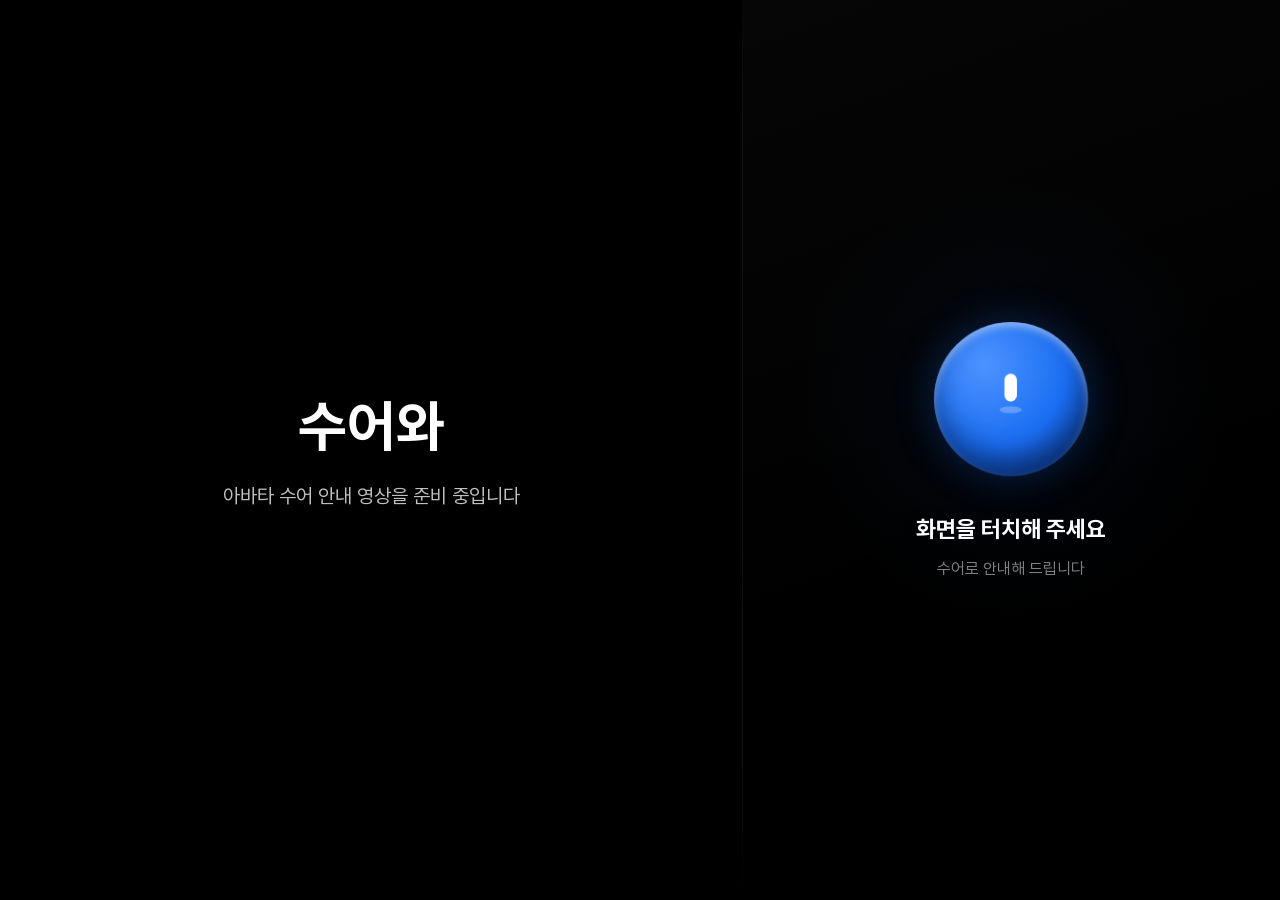
==== index.html @ 1aeb753f "Add project files: HTML pages, assets, and dev server Co-Authored-By: Claude Sonnet 4.6 <noreply@ant" ====
<!DOCTYPE html>
<html lang="ko">
<head>
<meta charset="UTF-8">
<meta name="viewport" content="width=1340, height=800, initial-scale=1, maximum-scale=1, user-scalable=no, viewport-fit=cover">
<meta name="theme-color" content="#000000">
<title>수어와 — 수어 안내 키오스크</title>
<link rel="stylesheet" href="assets/css/style.css">
</head>
<body>

<main id="stage" class="stage">

  <!-- 왼쪽 58% : 아바타 인사 수어 영상 (welcome → intro → touch 순서 반복) + 자막 -->
  <section class="video-pane" aria-hidden="true">
    <div class="intro-video-card">
      <video id="introVideoA" class="intro-video is-active" muted playsinline
             disablepictureinpicture disableremoteplayback preload="auto"></video>
      <video id="introVideoB" class="intro-video" muted playsinline
             disablepictureinpicture disableremoteplayback preload="auto"></video>

      <!-- 영상이 하나도 없을 때 보여줄 정적 대체 화면 -->
      <div id="videoFallback" class="video-fallback" hidden>
        <p class="fallback-logo">수어와</p>
        <p class="fallback-text">아바타 수어 안내 영상을 준비 중입니다</p>
      </div>
    </div>
  </section>

  <!-- 오른쪽 42% : 터치 안내 -->
  <section class="cta-pane" aria-hidden="true">
    <div class="cta-center">
      <div class="cta-button-wrap">
        <div class="cta-glow"></div>
        <div class="cta-button">
          <svg class="cta-icon" viewBox="0 0 100 100" fill="none" aria-hidden="true">
            <!-- 화면을 탭하는 손끝 (채워진 캡슐) -->
            <rect x="41" y="14" width="18" height="40" rx="9" fill="#ffffff"/>
            <!-- 손끝이 닿는 지점의 그림자 -->
            <ellipse cx="50" cy="66" rx="16" ry="5" fill="#ffffff" opacity="0.25"/>
          </svg>
        </div>
      </div>

      <div class="cta-text-group">
        <p class="cta-text">화면을 터치해 주세요</p>
        <p class="cta-subtext">수어로 안내해 드립니다</p>
      </div>
    </div>

  </section>

  <!-- 화면 전체 터치 감지 레이어 (파란 버튼은 시각적 안내일 뿐, 실제 터치 영역은 전체 화면) -->
  <div id="tapLayer" class="tap-layer"></div>

</main>

<script src="assets/js/data.js"></script>
<script src="assets/js/common.js"></script>
<script src="assets/js/app.js"></script>
</body>
</html>
---- assets/css/style.css ----
/* ==========================================================================
   수어와 — 수어 안내 키오스크 대기 화면 (attract screen)
   갤럭시탭 A9+ 가로 모드 1340x800 / Chrome 키오스크 모드 기준
   ========================================================================== */

@font-face {
  font-family: "Pretendard";
  src: url("../fonts/Pretendard-Regular.woff2") format("woff2");
  font-weight: 400;
  font-style: normal;
  font-display: swap;
}
@font-face {
  font-family: "Pretendard";
  src: url("../fonts/Pretendard-Bold.woff2") format("woff2");
  font-weight: 700;
  font-style: normal;
  font-display: swap;
}

:root {
  --color-bg: #000000;
  --color-fg: #ffffff;
  --color-blue-light: #4C93FF;
  --color-blue: #1B6EF3;
  --color-blue-deep: #082B70;

  --space-xs: 8px;
  --space-sm: 16px;
  --space-md: 24px;
  --space-lg: 40px;
  --space-xl: 64px;

  --font-cta: 23px;

  --pane-video: 58%;
  --pane-cta: 42%;
}

/* ---------- 리셋 & 키오스크 기본 동작 ---------- */

*, *::before, *::after {
  box-sizing: border-box;
}

html, body {
  width: 100%;
  height: 100%;
  margin: 0;
  padding: 0;
  background: var(--color-bg);
  color: var(--color-fg);
  overflow: hidden;
  overscroll-behavior: none;
  font-family: "Pretendard", -apple-system, "Malgun Gothic", sans-serif;
  -webkit-text-size-adjust: 100%;
}

html, body, div, section, p, span, button, svg {
  user-select: none;
  -webkit-user-select: none;
  -webkit-touch-callout: none;
}

/* 화면 전환: 0.3초 페이드. page-fade-in은 진입 시, page-fade-out은 이탈 시 */
body {
  opacity: 1;
  transition: opacity 0.3s ease;
}

body.page-fade-in,
body.page-fade-out {
  opacity: 0;
}

body {
  touch-action: none;
  -webkit-tap-highlight-color: transparent;
}

img, video {
  -webkit-user-drag: none;
}

/* ---------- 전체 레이아웃 ---------- */

.stage {
  position: relative;
  display: flex;
  width: 100vw;
  height: 100vh;
  height: 100dvh;
  background: var(--color-bg);
}

/* ---------- 왼쪽: 영상 영역 (58%) ----------
   아바타 카드를 좌측 영역 정중앙에 배치한다 (오른쪽 cta-pane과 같은 정렬 방식). */

.video-pane {
  position: relative;
  flex: 0 0 var(--pane-video);
  width: var(--pane-video);
  height: 100%;
  display: flex;
  align-items: center;
  justify-content: center;
  padding: 10px;
  background: var(--color-bg);
}

/* 잘리지 않게(contain) 하는 대신, 박스 자체를 영역이 허락하는 한 최대로
   키워서 아바타가 크게 보이게 한다. 박스 배경이 페이지와 같은 완전한 검정이라
   contain으로 생기는 여백(레터박스)이 눈에 띄지 않는다 */
.intro-video-card {
  position: relative;
  width: 100%;
  height: 100%;
  border-radius: 24px;
  overflow: hidden;
  background: #000000;
}

.intro-video {
  position: absolute;
  inset: 0;
  width: 100%;
  height: 100%;
  /* 원본 영상 프레임에 인물 주변 여백이 넓어, contain만으로는 상반신이
     작게 보인다. contain으로 왜곡 없이 전체를 담은 뒤, transform으로
     화면 중앙을 확대해 상반신이 크게 보이게 한다 (손이 잘리지 않는 선에서 조정된 값) */
  object-fit: contain;
  object-position: center center;
  transform: scale(1.65);
  transform-origin: center center;
  background: var(--color-bg);
  pointer-events: none;
  /* welcome → intro → touch 전환 시 두 영상이 겹쳐 있다가 자리를 바꾸며 크로스페이드됨 */
  opacity: 0;
  z-index: 0;
  transition: opacity 0.3s ease;
}

.intro-video.is-active {
  opacity: 1;
  z-index: 1;
}

.intro-video[hidden] {
  display: none;
}

.video-fallback {
  position: absolute;
  inset: 0;
  display: flex;
  flex-direction: column;
  align-items: center;
  justify-content: center;
  gap: var(--space-md);
  background: var(--color-bg);
}

.video-fallback[hidden] {
  display: none;
}

.fallback-logo {
  margin: 0;
  font-size: 56px;
  font-weight: 700;
  letter-spacing: 0.02em;
  color: var(--color-fg);
}

.fallback-text {
  margin: 0;
  font-size: 20px;
  font-weight: 400;
  color: rgba(255, 255, 255, 0.75);
  text-align: center;
}

.status-badge {
  position: absolute;
  top: var(--space-md);
  left: var(--space-md);
  z-index: 2;
  display: flex;
  align-items: center;
  gap: var(--space-xs);
}

.status-dot {
  width: 10px;
  height: 10px;
  border-radius: 50%;
  background: #2ecc71;
  box-shadow: 0 0 6px rgba(46, 204, 113, 0.8);
  animation: status-pulse 2.8s ease-in-out infinite;
}

/* 밝기(opacity)만 오가는 변화. 2.8초 주기, 깜빡임 아님 */
@keyframes status-pulse {
  0%, 100% { opacity: 0.55; }
  50%      { opacity: 1; }
}

.status-label {
  font-size: 15px;
  font-weight: 500;
  color: rgba(255, 255, 255, 0.85);
}

/* ---------- 오른쪽: 터치 안내 영역 (42%) ---------- */

.cta-pane {
  position: relative;
  flex: 0 0 var(--pane-cta);
  width: var(--pane-cta);
  height: 100%;
  display: flex;
  flex-direction: column;
  align-items: center;
  justify-content: center;
  background-color: var(--color-bg);
  background-image: linear-gradient(160deg, rgba(255, 255, 255, 0.022), transparent 60%);
  padding: var(--space-lg) var(--space-md);
}

/* 왼쪽 영상 영역과의 경계: 위아래 끝까지 닿지 않고 15%씩 페이드아웃되는 얇은 선 */
.cta-pane::before {
  content: "";
  position: absolute;
  top: 0;
  bottom: 0;
  left: 0;
  width: 1px;
  z-index: 5;
  pointer-events: none;
  background: linear-gradient(
    to bottom,
    transparent 0%,
    rgba(255, 255, 255, 0.06) 15%,
    rgba(255, 255, 255, 0.06) 85%,
    transparent 100%
  );
}

.cta-center {
  display: flex;
  flex-direction: column;
  align-items: center;
  /* 버튼과 문구가 하나의 덩어리로 보이도록 간격을 좁게 정리 */
  gap: 36px;
}

.cta-button-wrap {
  position: relative;
  display: flex;
  align-items: center;
  justify-content: center;
}

/* 버튼 뒤 아주 은은한 파란 글로우. 넓고 옅게 퍼져 공이 화면에 박힌 게 아니라
   떠 있는 느낌을 주도록 함 */
.cta-glow {
  position: absolute;
  top: 50%;
  left: 50%;
  width: 448px;
  height: 448px;
  transform: translate(-50%, -50%);
  border-radius: 50%;
  background: radial-gradient(circle, rgba(27, 110, 243, 0.22) 0%, rgba(27, 110, 243, 0.08) 45%, rgba(27, 110, 243, 0) 70%);
  opacity: 0.25;
  z-index: 0;
  pointer-events: none;
  animation: cta-glow-breathe 6s ease-in-out infinite;
}

@keyframes cta-glow-breathe {
  0%, 100% { opacity: 0.175; }
  50%      { opacity: 0.275; }
}

.cta-button {
  position: relative;
  z-index: 1;
  width: clamp(98px, 17.5vh, 154px);
  height: clamp(98px, 17.5vh, 154px);
  border-radius: 50%;
  display: flex;
  align-items: center;
  justify-content: center;
  background: radial-gradient(circle at 33% 28%, var(--color-blue-light) 0%, var(--color-blue) 55%, var(--color-blue-deep) 100%);
  box-shadow:
    inset 0 -18px 26px rgba(3, 12, 40, 0.45),
    inset 0 4px 8px rgba(255, 255, 255, 0.5),
    0 0 36px 6px rgba(27, 110, 243, 0.22);
  will-change: transform;
  animation: cta-pulse 2.8s ease-in-out infinite;
}

/* 버튼의 유일한 움직임: 5% 이내 확대, 2.8초 주기의 부드러운 펄스.
   영상(왼쪽)이 시각적 주인공이 되도록 이 펄스 하나만 남기고
   테두리 링 핑 등 추가 애니메이션은 넣지 않는다 */
@keyframes cta-pulse {
  0%, 100% { transform: scale(1); }
  50%      { transform: scale(1.05); }
}

.cta-icon {
  width: 45%;
  height: 45%;
  display: block;
  overflow: visible;
}

.cta-text-group {
  display: flex;
  flex-direction: column;
  align-items: center;
  /* 主문구 ↔ 보조문구: 같은 덩어리이므로 가깝게 붙임 */
  gap: 12px;
}

.cta-text {
  margin: 0;
  font-size: var(--font-cta);
  font-weight: 600;
  line-height: 1.5;
  text-align: center;
  color: var(--color-fg);
}

.cta-subtext {
  margin: 0;
  font-size: 16px;
  font-weight: 400;
  color: rgba(255, 255, 255, 0.5);
  text-align: center;
}

/* ---------- 텍스트 공통 그림자 (네온/글로우 금지, 은은한 그림자만) ---------- */

.cta-text,
.cta-subtext,
.status-label,
.fallback-logo,
.fallback-text {
  text-shadow: 0 2px 14px rgba(0, 0, 0, 0.85);
}

/* ---------- 화면 전체 터치 레이어 & 피드백 ---------- */

.tap-layer {
  position: fixed;
  inset: 0;
  z-index: 50;
  touch-action: none;
}

/* 버튼이 있는 화면(menu.html, content.html)에서는 터치 파장만 보여주고
   클릭은 그대로 아래 버튼으로 전달되게 한다 */
.tap-layer--passive {
  pointer-events: none;
}

/* 터치 지점에서 크게 퍼지며 사라지는 파란 원 (0.55초, 1회성) */
.ripple {
  position: absolute;
  width: 24px;
  height: 24px;
  margin: -12px 0 0 -12px;
  border-radius: 50%;
  background: radial-gradient(circle at 35% 30%, var(--color-blue-light) 0%, var(--color-blue) 55%, rgba(27, 110, 243, 0) 78%);
  transform: scale(0);
  opacity: 0.65;
  will-change: transform, opacity;
  animation: ripple-expand 550ms ease-out forwards;
  pointer-events: none;
}

@keyframes ripple-expand {
  to {
    transform: scale(50);
    opacity: 0;
  }
}

/* ---------- 광과민성 대응: 모션 축소 설정 시 모든 애니메이션 정지 ----------
   duration을 0에 가깝게 줄이되 완전히 없애지는 않아, JS의 animationend
   리스너(터치 파장 정리 등)가 계속 정상 동작해 메모리 누수를 막는다 */
@media (prefers-reduced-motion: reduce) {
  *, *::before, *::after {
    animation-duration: 0.001ms !important;
    animation-iteration-count: 1 !important;
    transition-duration: 0.001ms !important;
  }
}
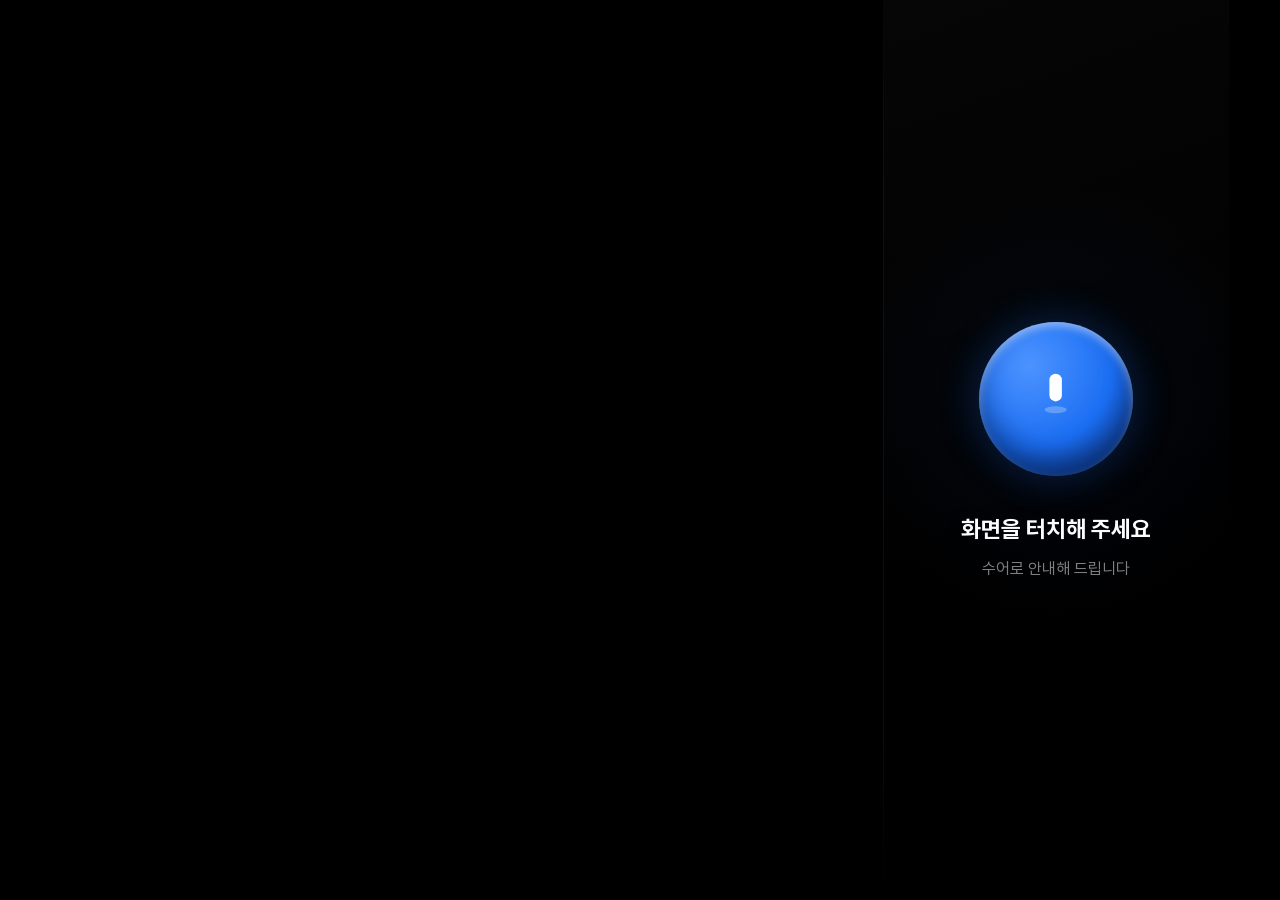
==== commit e7588642: "Restructure partials, add relay/standby QR flow and boot script Move content/menu HTML into assets/p" ====
--- a/index.html
+++ b/index.html
@@ -6,57 +6,24 @@
 <meta name="theme-color" content="#000000">
 <title>수어와 — 수어 안내 키오스크</title>
 <link rel="stylesheet" href="assets/css/style.css">
+<link rel="stylesheet" href="assets/css/menu.css">
+<link rel="stylesheet" href="assets/css/content.css">
+<link rel="stylesheet" href="assets/css/relay.css">
 </head>
 <body>
 
-<main id="stage" class="stage">
+<!-- 네 화면(대기/메뉴/콘텐츠/107)은 assets/partials/*.html로 각각 분리돼 있고,
+     아래 로더 스크립트가 fetch로 불러와 여기에 그대로 붙여넣는다.
+     페이지 이동은 여전히 없다 — 화면 전환은 .screen.is-active 토글로만 이뤄진다 -->
+<div id="app"></div>
 
-  <!-- 왼쪽 58% : 아바타 인사 수어 영상 (welcome → intro → touch 순서 반복) + 자막 -->
-  <section class="video-pane" aria-hidden="true">
-    <div class="intro-video-card">
-      <video id="introVideoA" class="intro-video is-active" muted playsinline
-             disablepictureinpicture disableremoteplayback preload="auto"></video>
-      <video id="introVideoB" class="intro-video" muted playsinline
-             disablepictureinpicture disableremoteplayback preload="auto"></video>
-
-      <!-- 영상이 하나도 없을 때 보여줄 정적 대체 화면 -->
-      <div id="videoFallback" class="video-fallback" hidden>
-        <p class="fallback-logo">수어와</p>
-        <p class="fallback-text">아바타 수어 안내 영상을 준비 중입니다</p>
-      </div>
-    </div>
-  </section>
-
-  <!-- 오른쪽 42% : 터치 안내 -->
-  <section class="cta-pane" aria-hidden="true">
-    <div class="cta-center">
-      <div class="cta-button-wrap">
-        <div class="cta-glow"></div>
-        <div class="cta-button">
-          <svg class="cta-icon" viewBox="0 0 100 100" fill="none" aria-hidden="true">
-            <!-- 화면을 탭하는 손끝 (채워진 캡슐) -->
-            <rect x="41" y="14" width="18" height="40" rx="9" fill="#ffffff"/>
-            <!-- 손끝이 닿는 지점의 그림자 -->
-            <ellipse cx="50" cy="66" rx="16" ry="5" fill="#ffffff" opacity="0.25"/>
-          </svg>
-        </div>
-      </div>
-
-      <div class="cta-text-group">
-        <p class="cta-text">화면을 터치해 주세요</p>
-        <p class="cta-subtext">수어로 안내해 드립니다</p>
-      </div>
-    </div>
-
-  </section>
-
-  <!-- 화면 전체 터치 감지 레이어 (파란 버튼은 시각적 안내일 뿐, 실제 터치 영역은 전체 화면) -->
-  <div id="tapLayer" class="tap-layer"></div>
-
-</main>
+<!-- 화면 전체 터치 감지 레이어. 네 화면이 공유하며, 대기 화면일 때만
+     터치=메뉴 이동으로 동작(js에서 tap-layer--passive 토글) -->
+<div id="tapLayer" class="tap-layer"></div>
 
 <script src="assets/js/data.js"></script>
+<script src="assets/lib/qrcode.min.js"></script>
 <script src="assets/js/common.js"></script>
-<script src="assets/js/app.js"></script>
+<script src="assets/js/boot.js"></script>
 </body>
 </html>
--- a/assets/css/style.css
+++ b/assets/css/style.css
@@ -31,10 +31,10 @@
   --space-lg: 40px;
   --space-xl: 64px;
 
-  --font-cta: 23px;
-
-  --pane-video: 58%;
-  --pane-cta: 42%;
+  --font-cta: clamp(18px, 2.9vh, 23px);
+
+  --pane-video: 69%;
+  --pane-cta: 27%;
 }
 
 /* ---------- 리셋 & 키오스크 기본 동작 ---------- */
@@ -93,6 +93,17 @@
   background: var(--color-bg);
 }
 
+/* ---------- 단일 페이지 화면 전환 ----------
+   네 화면(대기/메뉴/콘텐츠/107)이 모두 하나의 문서 안에 존재하고,
+   .is-active가 붙은 것만 보인다. 페이지 이동이 없으므로 전환이 즉시 이뤄진다 */
+.screen {
+  display: none;
+}
+
+.stage.screen.is-active {
+  display: flex;
+}
+
 /* ---------- 왼쪽: 영상 영역 (58%) ----------
    아바타 카드를 좌측 영역 정중앙에 배치한다 (오른쪽 cta-pane과 같은 정렬 방식). */
 
@@ -104,13 +115,10 @@
   display: flex;
   align-items: center;
   justify-content: center;
-  padding: 10px;
+  padding: 0;
   background: var(--color-bg);
 }
 
-/* 잘리지 않게(contain) 하는 대신, 박스 자체를 영역이 허락하는 한 최대로
-   키워서 아바타가 크게 보이게 한다. 박스 배경이 페이지와 같은 완전한 검정이라
-   contain으로 생기는 여백(레터박스)이 눈에 띄지 않는다 */
 .intro-video-card {
   position: relative;
   width: 100%;
@@ -125,13 +133,11 @@
   inset: 0;
   width: 100%;
   height: 100%;
-  /* 원본 영상 프레임에 인물 주변 여백이 넓어, contain만으로는 상반신이
-     작게 보인다. contain으로 왜곡 없이 전체를 담은 뒤, transform으로
-     화면 중앙을 확대해 상반신이 크게 보이게 한다 (손이 잘리지 않는 선에서 조정된 값) */
+  /* cover + object-position으로 왼쪽을 강조하면 자막(영상에 포함)이 잘리는
+     클립이 있어(아래 참고) contain을 유지한다. 대신 영역 폭이 58%→64%로
+     넓어진 만큼 자연히 더 크게 보인다 */
   object-fit: contain;
   object-position: center center;
-  transform: scale(1.65);
-  transform-origin: center center;
   background: var(--color-bg);
   pointer-events: none;
   /* welcome → intro → touch 전환 시 두 영상이 겹쳐 있다가 자리를 바꾸며 크로스페이드됨 */
@@ -166,7 +172,7 @@
 
 .fallback-logo {
   margin: 0;
-  font-size: 56px;
+  font-size: clamp(34px, 7vh, 56px);
   font-weight: 700;
   letter-spacing: 0.02em;
   color: var(--color-fg);
@@ -174,10 +180,11 @@
 
 .fallback-text {
   margin: 0;
-  font-size: 20px;
+  font-size: clamp(15px, 2.5vh, 20px);
   font-weight: 400;
   color: rgba(255, 255, 255, 0.75);
   text-align: center;
+  padding: 0 20px;
 }
 
 .status-badge {
@@ -224,10 +231,12 @@
   justify-content: center;
   background-color: var(--color-bg);
   background-image: linear-gradient(160deg, rgba(255, 255, 255, 0.022), transparent 60%);
-  padding: var(--space-lg) var(--space-md);
-}
-
-/* 왼쪽 영상 영역과의 경계: 위아래 끝까지 닿지 않고 15%씩 페이드아웃되는 얇은 선 */
+  padding: clamp(20px, 5vh, 40px) var(--space-md);
+  overflow: hidden;
+}
+
+/* 왼쪽 영상 영역과의 경계: 위아래 끝까지 닿지 않고 20%씩 페이드아웃되는
+   아주 은은한 선. 좌우가 하나의 화면으로 읽히도록 최대한 눈에 안 띄게 */
 .cta-pane::before {
   content: "";
   position: absolute;
@@ -240,8 +249,8 @@
   background: linear-gradient(
     to bottom,
     transparent 0%,
-    rgba(255, 255, 255, 0.06) 15%,
-    rgba(255, 255, 255, 0.06) 85%,
+    rgba(255, 255, 255, 0.05) 20%,
+    rgba(255, 255, 255, 0.05) 80%,
     transparent 100%
   );
 }
@@ -251,7 +260,7 @@
   flex-direction: column;
   align-items: center;
   /* 버튼과 문구가 하나의 덩어리로 보이도록 간격을 좁게 정리 */
-  gap: 36px;
+  gap: clamp(18px, 4.5vh, 36px);
 }
 
 .cta-button-wrap {
@@ -335,7 +344,7 @@
 
 .cta-subtext {
   margin: 0;
-  font-size: 16px;
+  font-size: clamp(13px, 2vh, 16px);
   font-weight: 400;
   color: rgba(255, 255, 255, 0.5);
   text-align: center;
--- a/assets/css/menu.css
+++ b/assets/css/menu.css
@@ -0,0 +1,265 @@
+/* ==========================================================================
+   수어와 — 메뉴 화면 (카테고리 선택)
+   대기 화면 다음 단계. 공통 리셋/폰트/터치 파장/유휴 규칙은 style.css를 그대로 사용.
+   ========================================================================== */
+
+/* ---------- 왼쪽: 아바타 영역 (42%) ---------- */
+
+.avatar-pane {
+  position: relative;
+  flex: 0 0 42%;
+  width: 42%;
+  height: 100%;
+  background: var(--color-bg);
+  overflow: hidden;
+}
+
+.menu-video {
+  position: absolute;
+  inset: 0;
+  width: 100%;
+  height: 100%;
+  /* button_select2.mp4는 1920x1080 가로 영상이라, 세로로 좁고 긴 이 영역에
+     contain을 쓰면 인물이 작게 보인다. cover로 세로를 꽉 채우고 좌우를 크롭해
+     인물이 크게 보이게 한다 */
+  object-fit: cover;
+  object-position: center;
+  background: var(--color-bg);
+  pointer-events: none;
+}
+
+.menu-video[hidden] {
+  display: none;
+}
+
+/* 영상 위/아래 가장자리를 검정 배경과 자연스럽게 잇는 비네트 */
+.menu-video-vignette {
+  position: absolute;
+  inset: 0;
+  pointer-events: none;
+  background: linear-gradient(
+    to bottom,
+    rgba(0, 0, 0, 0.55) 0%,
+    rgba(0, 0, 0, 0) 18%,
+    rgba(0, 0, 0, 0) 74%,
+    rgba(0, 0, 0, 0.65) 100%
+  );
+}
+
+.menu-status-label {
+  font-size: 14px;
+}
+
+/* button_select2.mp4에는 자막이 없어서 여기만 웹앱에서 직접 자막을 띄운다 */
+.menu-prompt-bar {
+  position: absolute;
+  left: 0;
+  right: 0;
+  bottom: 0;
+  padding: clamp(20px, 5vh, 40px) var(--space-md) var(--space-md);
+  display: flex;
+  justify-content: center;
+  background: linear-gradient(to top, rgba(0, 0, 0, 0.8) 0%, rgba(0, 0, 0, 0.45) 55%, rgba(0, 0, 0, 0) 100%);
+}
+
+.menu-prompt {
+  margin: 0;
+  font-size: clamp(18px, 3.1vh, 25px);
+  font-weight: 600;
+  color: var(--color-fg);
+  text-align: center;
+  text-shadow: 0 2px 14px rgba(0, 0, 0, 0.85);
+}
+
+/* ---------- 오른쪽: 카테고리 영역 (58%) ---------- */
+
+.content-pane {
+  position: relative;
+  flex: 0 0 58%;
+  width: 58%;
+  height: 100%;
+  display: flex;
+  flex-direction: column;
+  background: var(--color-bg);
+  padding: clamp(16px, 3.75vh, 30px) clamp(20px, 2.5vw, 34px) clamp(14px, 3.25vh, 26px);
+  overflow: hidden;
+}
+
+/* 왼쪽 아바타 영역과의 경계: 위아래 끝까지 닿지 않고 15%씩 페이드아웃되는 얇은 선 */
+.content-pane::before {
+  content: "";
+  position: absolute;
+  top: 0;
+  bottom: 0;
+  left: 0;
+  width: 1px;
+  pointer-events: none;
+  background: linear-gradient(
+    to bottom,
+    transparent 0%,
+    rgba(255, 255, 255, 0.07) 15%,
+    rgba(255, 255, 255, 0.07) 85%,
+    transparent 100%
+  );
+}
+
+.place-header {
+  flex: none;
+  display: flex;
+  align-items: baseline;
+  gap: 10px;
+  margin-bottom: clamp(10px, 2.25vh, 18px);
+}
+
+.place-name {
+  margin: 0;
+  font-size: clamp(17px, 2.75vh, 22px);
+  font-weight: 600;
+  color: var(--color-fg);
+}
+
+.place-sub {
+  font-size: clamp(11px, 1.75vh, 14px);
+  font-weight: 400;
+  color: rgba(255, 255, 255, 0.36);
+}
+
+/* ---------- 카테고리 버튼: 1열x3행 (가로로 넓은 행 3개) ----------
+   3개 카테고리를 3열로 나열하면 세로로 지나치게 길고 좁은 버튼이 되어
+   1열x3행으로 쌓고, 버튼 내부는 아이콘-라벨을 가로로 배치해 넓은 공간을 활용한다. */
+
+.category-grid {
+  flex: 1 1 auto;
+  min-height: 0;
+  min-width: 0;
+  display: grid;
+  grid-template-columns: 1fr;
+  grid-template-rows: repeat(3, 1fr);
+  gap: clamp(8px, 1.9vh, 15px);
+}
+
+.category-button {
+  position: relative;
+  display: flex;
+  flex-direction: row;
+  align-items: center;
+  gap: clamp(14px, 3.5vw, 28px);
+  border-radius: 20px;
+  background: #15171c;
+  border: 1px solid rgba(255, 255, 255, 0.11);
+  box-shadow:
+    inset 0 1px 0 rgba(255, 255, 255, 0.06),
+    0 10px 26px rgba(0, 0, 0, 0.55);
+  padding: 0 clamp(20px, 5.5vw, 44px);
+  margin: 0;
+  min-height: 0;
+  font-family: inherit;
+  cursor: pointer;
+}
+
+/* 버튼 상단 가장자리의 얇은 하이라이트 라인 */
+.category-button::before {
+  content: "";
+  position: absolute;
+  top: 0;
+  left: 14%;
+  right: 14%;
+  height: 1px;
+  pointer-events: none;
+  background: linear-gradient(to right, transparent, rgba(255, 255, 255, 0.2), transparent);
+}
+
+.category-button.is-selected {
+  border-color: rgba(61, 139, 255, 0.65);
+  background: #16202e;
+  box-shadow:
+    inset 0 1px 0 rgba(255, 255, 255, 0.06),
+    0 12px 32px rgba(31, 95, 204, 0.34);
+}
+
+/* 촬영된 영상이 하나도 없는 카테고리: 흐리게 + 터치 비활성화 */
+.category-button.is-disabled {
+  opacity: 0.4;
+  pointer-events: none;
+}
+
+.category-tile {
+  position: relative;
+  width: clamp(84px, 15vh, 140px);
+  height: clamp(84px, 15vh, 140px);
+  border-radius: 30px;
+  display: flex;
+  align-items: center;
+  justify-content: center;
+  flex: none;
+}
+
+.category-icon {
+  display: block;
+  overflow: visible;
+  /* 아이콘 자체는 svg width/height="76" 같은 고정 픽셀 대신 타일 크기의
+     55%를 따라가도록 % 지정 (menu.js에서 width/height 속성을 안 준다) */
+  width: 55%;
+  height: 55%;
+}
+
+.category-label {
+  font-size: clamp(18px, 3.2vh, 28px);
+  font-weight: 600;
+  color: var(--color-fg);
+  text-align: left;
+}
+
+/* "준비 중" 배지 — 아이콘 타일 우상단 */
+.category-badge {
+  position: absolute;
+  top: -8px;
+  right: -10px;
+  padding: 5px 11px;
+  border-radius: 100px;
+  background: rgba(20, 22, 27, 0.92);
+  border: 1px solid rgba(255, 255, 255, 0.16);
+  font-size: 12px;
+  font-weight: 600;
+  color: rgba(255, 255, 255, 0.8);
+  white-space: nowrap;
+}
+
+.category-badge[hidden] {
+  display: none;
+}
+
+/* ---------- 하단 107 버튼 (전체 폭) ---------- */
+
+.interpreter-cta {
+  flex: none;
+  margin-top: clamp(10px, 2vh, 16px);
+  width: 100%;
+  display: flex;
+  align-items: center;
+  justify-content: center;
+  gap: 14px;
+  border: none;
+  border-radius: 18px;
+  padding: clamp(12px, 2.5vh, 20px);
+  background: linear-gradient(180deg, #3182f0, #1f5fcc);
+  box-shadow:
+    0 10px 28px rgba(31, 95, 204, 0.45),
+    inset 0 1px 0 rgba(255, 255, 255, 0.3);
+  cursor: pointer;
+  font-family: inherit;
+}
+
+.interpreter-cta-icon {
+  width: clamp(18px, 2.6vh, 26px);
+  height: clamp(18px, 2.6vh, 26px);
+  flex: none;
+}
+
+.interpreter-cta-text {
+  font-size: clamp(15px, 2.5vh, 20px);
+  font-weight: 600;
+  color: var(--color-fg);
+}
+
+/* .tap-layer--passive 는 모든 화면에서 공유하므로 style.css로 옮김 */
--- a/assets/css/content.css
+++ b/assets/css/content.css
@@ -0,0 +1,277 @@
+/* ==========================================================================
+   수어와 — 콘텐츠 재생 화면 (content.html)
+   상단 바 → 큰 영상(중앙, 상반신 크롭) → 재생바 → 이전/다시보기/다음.
+   검정 배경(#000)·Pretendard·카드 스타일(둥근 모서리+그림자)은 style.css 공통 규칙을 그대로 물려받는다.
+   ========================================================================== */
+
+.player-stage {
+  flex-direction: column;
+  gap: clamp(10px, 2.5vh, 20px);
+  padding: clamp(14px, 3.5vh, 28px) clamp(20px, 4vw, 44px) clamp(16px, 4vh, 32px);
+  overflow: hidden;
+}
+
+/* ---------- 상단 바: 뒤로가기(좌) / 카테고리명(중앙) / 상태 배지(우) ----------
+   flex: none = flex-shrink 0 포함. 태블릿에서 뷰포트가 작아져도 이 바는 줄어들지 않고
+   .player-video-wrap(flex:1)만 줄어든다 */
+
+.player-topbar {
+  flex: none;
+  display: grid;
+  grid-template-columns: 1fr auto 1fr;
+  align-items: center;
+  gap: clamp(10px, 2vw, 20px);
+}
+
+.back-button {
+  justify-self: start;
+  flex: none;
+  display: flex;
+  align-items: center;
+  gap: 8px;
+  border: 1px solid rgba(255, 255, 255, 0.14);
+  background: rgba(255, 255, 255, 0.06);
+  border-radius: 100px;
+  padding: clamp(8px, 1.5vh, 12px) clamp(14px, 2vw, 20px) clamp(8px, 1.5vh, 12px) clamp(10px, 1.5vw, 14px);
+  font-family: inherit;
+  font-size: clamp(13px, 1.8vh, 16px);
+  font-weight: 600;
+  color: var(--color-fg);
+  cursor: pointer;
+  transition: transform 0.15s ease, background-color 0.15s ease;
+}
+
+.back-button:active {
+  transform: scale(0.96);
+  background: rgba(255, 255, 255, 0.11);
+}
+
+.back-icon {
+  width: clamp(16px, 2.2vh, 20px);
+  height: clamp(16px, 2.2vh, 20px);
+  flex: none;
+}
+
+.player-title {
+  justify-self: center;
+  display: flex;
+  flex-direction: column;
+  align-items: center;
+  gap: 2px;
+  text-align: center;
+}
+
+.player-category {
+  margin: 0;
+  font-size: clamp(17px, 2.6vh, 23px);
+  font-weight: 700;
+  color: var(--color-fg);
+}
+
+.player-place {
+  font-size: clamp(11px, 1.6vh, 14px);
+  font-weight: 400;
+  color: rgba(255, 255, 255, 0.36);
+}
+
+.player-topbar .status-badge.status-badge--inline {
+  justify-self: end;
+  position: static;
+}
+
+/* ---------- 영상: 화면 중앙에 크게, 상반신 위주로 크롭해 손이 잘 보이게 ---------- */
+
+.player-video-wrap {
+  /* flex:1 = 상단 바·재생바·버튼바를 제외한 나머지 공간을 전부 차지.
+     min-height:0이 없으면 내용물(영상) 크기만큼 부모를 밀어내 화면을
+     넘칠 수 있으므로 반드시 필요하다 */
+  flex: 1 1 auto;
+  min-height: 0;
+  min-width: 0;
+  display: flex;
+  align-items: center;
+  justify-content: center;
+  overflow: hidden;
+}
+
+/* 카드를 영상 원본 비율(1920x1080, 16:9)에 정확히 맞춰서, 카드 안에
+   빈 여백이 생기지 않게 한다. 카드 배경색(#0a0a0a)과 페이지 배경(#000)이
+   미묘하게 달라 여백이 있으면 경계가 티가 나기 때문.
+   height:100%가 남는 공간(.player-video-wrap)을 넘지 않도록
+   max-height/max-width로 다시 한번 못박아 태블릿 등 작은 화면에서도
+   버튼바를 절대 밀어내지 않는다 */
+.player-video-card {
+  position: relative;
+  height: 100%;
+  width: auto;
+  max-width: 100%;
+  max-height: 100%;
+  aspect-ratio: 16 / 9;
+  border-radius: 24px;
+  overflow: hidden;
+  border: 1px solid rgba(255, 255, 255, 0.11);
+  box-shadow: 0 18px 48px rgba(0, 0, 0, 0.6);
+  background: #000000;
+}
+
+.player-video {
+  position: absolute;
+  inset: 0;
+  width: 100%;
+  height: 100%;
+  max-height: 100%;
+  /* 카드가 영상과 같은 비율이라 contain이어도 잘리거나 여백이 남지 않는다 */
+  object-fit: contain;
+  /* video 2개를 겹쳐두고(대기 화면과 같은 방식) opacity로만 전환한다.
+     하나는 재생 중(is-active), 하나는 다음 클립을 미리 로드해두는 대기 상태 */
+  opacity: 0;
+  z-index: 0;
+  transition: opacity 0.3s ease;
+}
+
+.player-video.is-active {
+  opacity: 1;
+  z-index: 1;
+}
+
+.player-video[hidden] {
+  display: none;
+}
+
+.player-video-card .status-badge {
+  top: 20px;
+  left: 20px;
+}
+
+/* ---------- 로딩 표시: 0.3초 넘게 걸릴 때만 부드럽게 나타남 (깜빡임 없음) ---------- */
+
+.player-loading {
+  position: absolute;
+  inset: 0;
+  z-index: 2;
+  display: flex;
+  align-items: center;
+  justify-content: center;
+  background: rgba(0, 0, 0, 0.35);
+  opacity: 0;
+  transition: opacity 0.3s ease;
+  pointer-events: none;
+}
+
+.player-loading.is-visible {
+  opacity: 1;
+}
+
+.player-loading[hidden] {
+  display: none;
+}
+
+.player-loading-dot {
+  width: 14px;
+  height: 14px;
+  border-radius: 50%;
+  background: #ffffff;
+  /* style.css의 status-pulse 키프레임(2.8초, 밝기만 변화)을 그대로 재사용 */
+  animation: status-pulse 2.8s ease-in-out infinite;
+}
+
+/* ---------- 재생바: 영상 바로 아래, 중앙 정렬 (flex:none = 줄어들지 않음) ---------- */
+
+.player-progress {
+  flex: none;
+  display: flex;
+  align-items: center;
+  gap: clamp(10px, 2vw, 20px);
+  width: 100%;
+  max-width: 720px;
+  margin: 0 auto;
+}
+
+.player-progress-count {
+  flex: none;
+  min-width: 52px;
+  font-size: clamp(14px, 2vh, 18px);
+  font-weight: 600;
+  color: rgba(255, 255, 255, 0.85);
+}
+
+.player-progress-track {
+  flex: 1 1 auto;
+  height: 8px;
+  border-radius: 100px;
+  background: rgba(255, 255, 255, 0.1);
+  overflow: hidden;
+}
+
+.player-progress-fill {
+  height: 100%;
+  width: 0%;
+  border-radius: 100px;
+  background: linear-gradient(90deg, var(--color-blue-light), var(--color-blue));
+  transition: width 0.4s ease;
+}
+
+/* ---------- 하단: 이전 / 처음부터 다시 보기 / 다음 (flex:none = 절대 안 밀림) ---------- */
+
+.player-actions {
+  flex: none;
+  display: flex;
+  gap: clamp(8px, 1.5vw, 14px);
+  max-width: 900px;
+  width: 100%;
+  margin: 0 auto;
+}
+
+.nav-button {
+  flex: 1;
+  display: flex;
+  align-items: center;
+  justify-content: center;
+  gap: 10px;
+  border: 1px solid rgba(255, 255, 255, 0.11);
+  border-radius: 18px;
+  padding: clamp(12px, 2.5vh, 20px);
+  background: #15171c;
+  box-shadow:
+    inset 0 1px 0 rgba(255, 255, 255, 0.06),
+    0 10px 26px rgba(0, 0, 0, 0.55);
+  font-family: inherit;
+  font-size: clamp(14px, 2.2vh, 18px);
+  font-weight: 600;
+  color: var(--color-fg);
+  cursor: pointer;
+  transition: transform 0.15s ease, opacity 0.15s ease, box-shadow 0.15s ease;
+}
+
+.nav-icon {
+  width: clamp(16px, 2.2vh, 22px);
+  height: clamp(16px, 2.2vh, 22px);
+  flex: none;
+}
+
+.nav-button--replay {
+  flex: 1.3;
+}
+
+.nav-button--primary {
+  border: none;
+  background: linear-gradient(180deg, #3182f0, #1f5fcc);
+  box-shadow:
+    0 10px 28px rgba(31, 95, 204, 0.45),
+    inset 0 1px 0 rgba(255, 255, 255, 0.3);
+}
+
+.nav-button:not(:disabled):active {
+  transform: scale(0.96);
+}
+
+.nav-button:disabled {
+  opacity: 0.35;
+  cursor: default;
+  box-shadow: none;
+}
+
+.nav-button--primary:disabled {
+  background: #15171c;
+  border: 1px solid rgba(255, 255, 255, 0.11);
+}
--- a/assets/css/relay.css
+++ b/assets/css/relay.css
@@ -0,0 +1,155 @@
+/* ==========================================================================
+   수어와 — 107 수어통역 연결 화면 (relay.html)
+   좌우 분할 없는 단일 화면, 세로 중앙 정렬. 검정 배경·Pretendard 등
+   공통 규칙은 style.css를 그대로 물려받는다.
+   ========================================================================== */
+
+.relay-stage {
+  flex-direction: column;
+  align-items: center;
+  justify-content: center;
+  overflow: hidden;
+  padding: clamp(16px, 3vh, 40px);
+}
+
+/* ---------- 상단: 제목 영역 ---------- */
+
+.relay-header {
+  display: flex;
+  flex-direction: column;
+  align-items: center;
+  flex: none;
+}
+
+.relay-icon {
+  width: clamp(24px, 4vh, 32px);
+  height: clamp(24px, 4vh, 32px);
+  margin-bottom: 8px;
+}
+
+.relay-title {
+  margin: 0;
+  font-size: clamp(20px, 3.5vh, 28px);
+  font-weight: 600;
+  color: var(--color-fg);
+}
+
+.relay-desc {
+  margin: 12px 0 0;
+  font-size: clamp(14px, 2.25vh, 18px);
+  font-weight: 400;
+  color: rgba(255, 255, 255, 0.6);
+  text-align: center;
+}
+
+/* ---------- 중앙: QR 코드 ---------- */
+
+.relay-qr-panel {
+  flex: none;
+  margin-top: clamp(16px, 5vh, 40px);
+  padding: clamp(12px, 3vh, 24px);
+  border-radius: 20px;
+  background: #ffffff;
+  box-shadow: 0 12px 40px rgba(0, 0, 0, 0.6);
+  line-height: 0;
+}
+
+.relay-qr,
+#qrFallback {
+  width: clamp(160px, 34vh, 300px);
+  height: clamp(160px, 34vh, 300px);
+  display: block;
+  overflow: hidden;
+}
+
+/* qrcode.min.js는 #qrCode 안에 canvas(또는 구형 브라우저면 table)를 직접
+   그려 넣는데, 그 canvas 자체는 생성 시 넘긴 300x300 픽셀 크기를 그대로
+   가진다. 래퍼(#qrCode)는 clamp()로 줄어들어도 내부 canvas는 그대로라
+   작은 화면에서 QR이 잘리거나 넘칠 수 있어, 내부 요소를 항상 래퍼
+   크기에 꽉 맞춘다 */
+.relay-qr canvas,
+.relay-qr img,
+.relay-qr table {
+  display: block;
+  width: 100% !important;
+  height: 100% !important;
+}
+
+.relay-qr[hidden],
+#qrFallback[hidden] {
+  display: none;
+}
+
+/* ---------- QR 아래: 안내 문구 ---------- */
+
+.relay-instructions {
+  flex: none;
+  margin-top: clamp(14px, 3.5vh, 28px);
+  display: flex;
+  flex-direction: column;
+  align-items: center;
+}
+
+.relay-instruction-main {
+  margin: 0;
+  font-size: clamp(16px, 2.75vh, 22px);
+  font-weight: 600;
+  color: var(--color-fg);
+  text-align: center;
+}
+
+.relay-instruction-sub {
+  margin: 10px 0 0;
+  font-size: clamp(13px, 2vh, 16px);
+  font-weight: 400;
+  color: rgba(255, 255, 255, 0.5);
+  text-align: center;
+}
+
+/* ---------- 좌측 하단: 돌아가기 버튼 ---------- */
+
+.relay-back-button {
+  position: absolute;
+  left: clamp(20px, 3vw, 40px);
+  bottom: clamp(20px, 3vh, 40px);
+  display: flex;
+  align-items: center;
+  gap: 10px;
+  border: 1px solid rgba(255, 255, 255, 0.14);
+  background: rgba(255, 255, 255, 0.06);
+  border-radius: 100px;
+  padding: clamp(10px, 1.75vh, 14px) clamp(16px, 3.5vw, 28px);
+  backdrop-filter: blur(8px);
+  -webkit-backdrop-filter: blur(8px);
+  box-shadow: inset 0 1px 0 rgba(255, 255, 255, 0.12);
+  font-family: inherit;
+  color: var(--color-fg);
+  cursor: pointer;
+  transition: transform 0.15s ease, background-color 0.15s ease;
+}
+
+.relay-back-button:active {
+  transform: scale(0.96);
+  background: rgba(255, 255, 255, 0.11);
+}
+
+.relay-back-icon {
+  width: clamp(18px, 2.75vh, 22px);
+  height: clamp(18px, 2.75vh, 22px);
+  flex: none;
+}
+
+.relay-back-button span {
+  font-size: clamp(14px, 2.25vh, 18px);
+  font-weight: 500;
+}
+
+/* ---------- 텍스트 그림자 (네온/글로우 금지, 은은한 그림자만) ---------- */
+
+.relay-title,
+.relay-desc,
+.relay-instruction-main,
+.relay-instruction-sub,
+.relay-back-button span {
+  text-shadow: 0 2px 14px rgba(0, 0, 0, 0.85);
+}
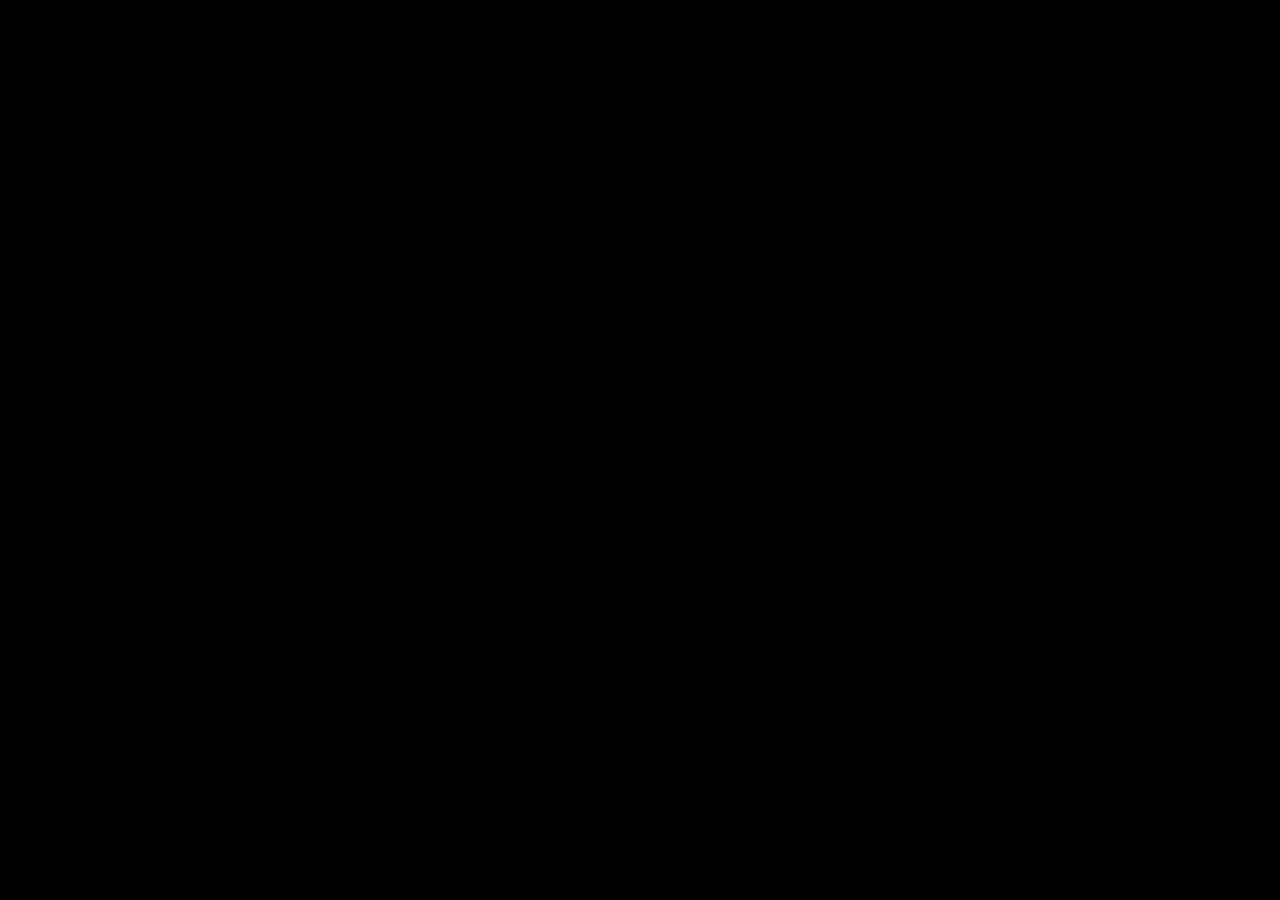
==== commit 56f78dfd: "구현완료" ====
--- a/index.html
+++ b/index.html
@@ -2,13 +2,14 @@
 <html lang="ko">
 <head>
 <meta charset="UTF-8">
-<meta name="viewport" content="width=1340, height=800, initial-scale=1, maximum-scale=1, user-scalable=no, viewport-fit=cover">
+<meta name="viewport" content="width=device-width, initial-scale=1, maximum-scale=1, user-scalable=no, viewport-fit=cover">
 <meta name="theme-color" content="#000000">
 <title>수어와 — 수어 안내 키오스크</title>
 <link rel="stylesheet" href="assets/css/style.css">
 <link rel="stylesheet" href="assets/css/menu.css">
 <link rel="stylesheet" href="assets/css/content.css">
 <link rel="stylesheet" href="assets/css/relay.css">
+<link rel="stylesheet" href="assets/css/survey.css">
 </head>
 <body>
 
@@ -23,6 +24,7 @@
 
 <script src="assets/js/data.js"></script>
 <script src="assets/lib/qrcode.min.js"></script>
+<script src="assets/lib/supabase.js"></script>
 <script src="assets/js/common.js"></script>
 <script src="assets/js/boot.js"></script>
 </body>
--- a/assets/css/menu.css
+++ b/assets/css/menu.css
@@ -64,11 +64,12 @@
 
 .menu-prompt {
   margin: 0;
-  font-size: clamp(18px, 3.1vh, 25px);
+  font-size: clamp(18px, 3.1vh, 40px);
   font-weight: 600;
   color: var(--color-fg);
   text-align: center;
   text-shadow: 0 2px 14px rgba(0, 0, 0, 0.85);
+  margin-bottom: 67px;
 }
 
 /* ---------- 오른쪽: 카테고리 영역 (58%) ---------- */
@@ -229,12 +230,20 @@
   display: none;
 }
 
-/* ---------- 하단 107 버튼 (전체 폭) ---------- */
-
-.interpreter-cta {
+/* ---------- 하단 행: 107 버튼(넓게) + 평가하기 버튼(작게) ---------- */
+
+.interpreter-cta-row {
   flex: none;
   margin-top: clamp(10px, 2vh, 16px);
   width: 100%;
+  display: flex;
+  align-items: stretch;
+  gap: clamp(8px, 1.5vw, 14px);
+}
+
+.interpreter-cta {
+  flex: 1 1 auto;
+  min-width: 0;
   display: flex;
   align-items: center;
   justify-content: center;
@@ -263,3 +272,53 @@
 }
 
 /* .tap-layer--passive 는 모든 화면에서 공유하므로 style.css로 옮김 */
+
+/* ---------- 우측 상단: 관리자 화면 진입용 숨김 탭 영역 (5회 연속 탭) ---------- */
+
+.admin-tap-zone {
+  position: absolute;
+  top: 0;
+  right: 0;
+  width: clamp(64px, 9vw, 96px);
+  height: clamp(64px, 9vh, 96px);
+  z-index: 6;
+  cursor: default;
+}
+
+/* ---------- 우측 하단: 상시 노출되는 작은 평가하기 버튼 (107 버튼 옆) ---------- */
+
+.survey-menu-button {
+  flex: none;
+  display: flex;
+  flex-direction: column;
+  align-items: center;
+  justify-content: center;
+  gap: 4px;
+  min-width: 72px;
+  min-height: 56px;
+  border: 1px solid rgba(255, 255, 255, 0.14);
+  border-radius: 18px;
+  background: rgba(255, 255, 255, 0.07);
+  padding: 8px clamp(12px, 1.8vw, 18px);
+  font-family: inherit;
+  cursor: pointer;
+  transition: transform 0.15s ease, background-color 0.15s ease;
+}
+
+.survey-menu-button:active {
+  transform: scale(0.95);
+  background: rgba(255, 255, 255, 0.12);
+}
+
+.survey-menu-icon {
+  width: clamp(16px, 2.2vh, 20px);
+  height: clamp(16px, 2.2vh, 20px);
+  flex: none;
+}
+
+.survey-menu-button span {
+  font-size: clamp(11px, 1.5vh, 13px);
+  font-weight: 600;
+  color: var(--color-fg);
+  white-space: nowrap;
+}
--- a/assets/css/content.css
+++ b/assets/css/content.css
@@ -275,3 +275,44 @@
   background: #15171c;
   border: 1px solid rgba(255, 255, 255, 0.11);
 }
+
+/* ---------- 평가 진입 버튼: 마지막 클립까지 다 본 뒤에만 나타남 ----------
+   player-actions 아래 일반 흐름에 추가되는 행이라 겹칠 걱정이 없다 —
+   보일 때만 자리를 차지하고, 그만큼 위(영상 영역)가 자연스럽게 줄어든다 */
+
+.survey-entry-bar {
+  flex: none;
+  width: 100%;
+  max-width: 900px;
+  display: flex;
+  justify-content: center;
+}
+
+.survey-entry-bar[hidden] {
+  display: none;
+}
+
+.survey-entry-button {
+  display: flex;
+  align-items: center;
+  gap: 10px;
+  min-height: 64px;
+  border: none;
+  border-radius: 100px;
+  padding: 14px clamp(22px, 3vw, 32px);
+  background: linear-gradient(180deg, #3182f0, #1f5fcc);
+  box-shadow:
+    0 10px 28px rgba(31, 95, 204, 0.45),
+    inset 0 1px 0 rgba(255, 255, 255, 0.3);
+  font-family: inherit;
+  font-size: clamp(15px, 2.2vh, 19px);
+  font-weight: 600;
+  color: var(--color-fg);
+  cursor: pointer;
+}
+
+.survey-entry-icon {
+  width: 20px;
+  height: 20px;
+  flex: none;
+}
--- a/assets/css/survey.css
+++ b/assets/css/survey.css
@@ -0,0 +1,482 @@
+/* ==========================================================================
+   수어와 — 사용자 테스트용 평가 설문 (screen-survey) + 관리자 화면(admin-overlay)
+   검정 배경·Pretendard 등 공통 규칙은 style.css를 그대로 물려받는다.
+   ========================================================================== */
+
+.survey-stage {
+  flex-direction: column;
+  align-items: center;
+  justify-content: space-between;
+  padding: clamp(20px, 4.5vh, 48px) clamp(20px, 4vw, 48px);
+  overflow: hidden;
+}
+
+/* ---------- 좌측 상단: 닫기 버튼 ---------- */
+
+.survey-close-button {
+  position: absolute;
+  top: clamp(16px, 3vh, 32px);
+  left: clamp(16px, 3vw, 32px);
+  z-index: 3;
+  width: 80px;
+  height: 80px;
+  border-radius: 50%;
+  display: flex;
+  align-items: center;
+  justify-content: center;
+  border: 1px solid rgba(255, 255, 255, 0.14);
+  background: rgba(255, 255, 255, 0.06);
+  cursor: pointer;
+  transition: transform 0.15s ease, background-color 0.15s ease;
+}
+
+.survey-close-button:active {
+  transform: scale(0.94);
+  background: rgba(255, 255, 255, 0.11);
+}
+
+.survey-close-icon {
+  width: 26px;
+  height: 26px;
+}
+
+/* ---------- 본문: 한 화면에 한 문항 ---------- */
+
+.survey-body {
+  flex: 1 1 auto;
+  min-height: 0;
+  width: 100%;
+  display: flex;
+  align-items: center;
+  justify-content: center;
+}
+
+.survey-page {
+  display: none;
+  flex-direction: column;
+  align-items: center;
+  justify-content: center;
+  gap: clamp(28px, 5.5vh, 56px);
+  width: 100%;
+}
+
+.survey-page.is-active {
+  display: flex;
+}
+
+.survey-question {
+  margin: 0;
+  font-size: clamp(20px, 3vh, 30px);
+  font-weight: 600;
+  line-height: 1.4;
+  text-align: center;
+  color: var(--color-fg);
+  text-shadow: 0 2px 14px rgba(0, 0, 0, 0.85);
+}
+
+.survey-question-sub {
+  margin: -20px 0 0;
+  font-size: clamp(13px, 1.9vh, 16px);
+  font-weight: 400;
+  color: rgba(255, 255, 255, 0.5);
+  text-align: center;
+}
+
+/* ---------- 문항 1~4: 얼굴 5단계 척도 ---------- */
+
+.face-row {
+  display: flex;
+  align-items: flex-start;
+  justify-content: center;
+  gap: clamp(12px, 3vw, 30px);
+}
+
+.face-option {
+  display: flex;
+  flex-direction: column;
+  align-items: center;
+  gap: clamp(8px, 1.5vh, 14px);
+  min-width: 80px;
+  border: none;
+  background: none;
+  padding: 0;
+  font-family: inherit;
+  cursor: pointer;
+}
+
+.face-circle {
+  position: relative;
+  width: clamp(88px, 14vh, 130px);
+  height: clamp(88px, 14vh, 130px);
+  border-radius: 50%;
+  display: flex;
+  align-items: center;
+  justify-content: center;
+  border: 3px solid transparent;
+  box-sizing: border-box;
+  transition: transform 0.2s ease, border-color 0.2s ease, box-shadow 0.2s ease;
+  will-change: transform;
+}
+
+.face-option.is-selected .face-circle {
+  transform: scale(1.08);
+  border-color: var(--face-color);
+  box-shadow: 0 0 0 8px var(--face-glow);
+}
+
+.face-svg {
+  width: 56%;
+  height: 56%;
+  overflow: visible;
+}
+
+.face-number {
+  font-size: 15px;
+  font-weight: 600;
+  color: rgba(255, 255, 255, 0.55);
+}
+
+.face-option.is-selected .face-number {
+  color: rgba(255, 255, 255, 0.9);
+}
+
+/* ---------- 문항 5: 다중선택 그리드 ---------- */
+
+.want-more-grid {
+  display: grid;
+  grid-template-columns: repeat(3, 1fr);
+  grid-template-rows: repeat(2, 1fr);
+  gap: clamp(12px, 2.2vw, 22px);
+  max-width: 720px;
+  width: 100%;
+}
+
+.want-more-option {
+  display: flex;
+  flex-direction: column;
+  align-items: center;
+  justify-content: center;
+  gap: clamp(8px, 1.5vh, 12px);
+  min-height: 100px;
+  border-radius: 18px;
+  border: 2px solid rgba(255, 255, 255, 0.11);
+  background: #15171c;
+  box-shadow:
+    inset 0 1px 0 rgba(255, 255, 255, 0.06),
+    0 10px 26px rgba(0, 0, 0, 0.5);
+  padding: clamp(14px, 2.4vh, 22px) clamp(10px, 1.5vw, 18px);
+  font-family: inherit;
+  cursor: pointer;
+  transition: border-color 0.15s ease, background-color 0.15s ease, transform 0.1s ease;
+}
+
+.want-more-option:active {
+  transform: scale(0.97);
+}
+
+.want-more-option.is-selected {
+  border-color: rgba(76, 147, 255, 0.75);
+  background: #16202e;
+}
+
+.want-more-icon {
+  width: clamp(26px, 4vh, 36px);
+  height: clamp(26px, 4vh, 36px);
+  flex: none;
+}
+
+.want-more-label {
+  font-size: clamp(14px, 2vh, 17px);
+  font-weight: 600;
+  color: var(--color-fg);
+  text-align: center;
+}
+
+/* ---------- 문항 6: 자유 의견 ---------- */
+
+.survey-comment {
+  width: 100%;
+  max-width: 640px;
+  min-height: clamp(120px, 22vh, 220px);
+  box-sizing: border-box;
+  border-radius: 18px;
+  border: 1px solid rgba(255, 255, 255, 0.14);
+  background: #15171c;
+  color: var(--color-fg);
+  font-family: inherit;
+  font-size: clamp(16px, 2.2vh, 20px);
+  line-height: 1.5;
+  padding: clamp(14px, 2.4vh, 20px);
+  resize: none;
+  outline: none;
+}
+
+.survey-comment::placeholder {
+  color: rgba(255, 255, 255, 0.35);
+}
+
+/* ---------- 하단: 진행 표시 + 이전/다음 ---------- */
+
+.survey-footer {
+  flex: none;
+  width: 100%;
+  display: flex;
+  flex-direction: column;
+  align-items: center;
+  gap: clamp(14px, 2.75vh, 24px);
+}
+
+.survey-dots {
+  display: flex;
+  align-items: center;
+  gap: 10px;
+}
+
+.survey-dot {
+  width: 10px;
+  height: 10px;
+  border-radius: 50%;
+  background: rgba(255, 255, 255, 0.25);
+  transition: background-color 0.2s ease, transform 0.2s ease;
+}
+
+.survey-dot.is-active {
+  background: var(--color-blue-light);
+  transform: scale(1.3);
+}
+
+.survey-nav {
+  display: flex;
+  gap: clamp(10px, 2vw, 16px);
+  width: 100%;
+  max-width: 640px;
+}
+
+.survey-nav-button {
+  flex: 1;
+  min-height: 80px;
+  border-radius: 18px;
+  border: 1px solid rgba(255, 255, 255, 0.11);
+  background: #15171c;
+  box-shadow:
+    inset 0 1px 0 rgba(255, 255, 255, 0.06),
+    0 10px 26px rgba(0, 0, 0, 0.55);
+  font-family: inherit;
+  font-size: clamp(16px, 2.4vh, 20px);
+  font-weight: 600;
+  color: var(--color-fg);
+  cursor: pointer;
+  transition: transform 0.15s ease, opacity 0.15s ease;
+}
+
+.survey-nav-button:not(:disabled):active {
+  transform: scale(0.96);
+}
+
+.survey-nav-button--primary {
+  border: none;
+  background: linear-gradient(180deg, #3182f0, #1f5fcc);
+  box-shadow:
+    0 10px 28px rgba(31, 95, 204, 0.45),
+    inset 0 1px 0 rgba(255, 255, 255, 0.3);
+}
+
+.survey-nav-button:disabled {
+  opacity: 0.35;
+  cursor: default;
+}
+
+.survey-nav-button[hidden] {
+  display: none;
+}
+
+/* ---------- 완료 화면 ---------- */
+
+.survey-complete {
+  position: absolute;
+  inset: 0;
+  z-index: 4;
+  display: flex;
+  flex-direction: column;
+  align-items: center;
+  justify-content: center;
+  gap: clamp(18px, 3.2vh, 30px);
+  background: var(--color-bg);
+}
+
+.survey-complete[hidden] {
+  display: none;
+}
+
+.survey-complete-icon {
+  width: clamp(96px, 16vh, 160px);
+  height: clamp(96px, 16vh, 160px);
+}
+
+.survey-complete-title {
+  margin: 0;
+  font-size: clamp(24px, 4vh, 36px);
+  font-weight: 700;
+  color: var(--color-fg);
+}
+
+.survey-complete-sub {
+  margin: 0;
+  font-size: clamp(15px, 2.3vh, 20px);
+  font-weight: 400;
+  color: rgba(255, 255, 255, 0.65);
+}
+
+/* 완료 화면이 떠 있는 동안은 본문/하단 진행바를 감춘다 */
+.survey-stage.is-complete .survey-body,
+.survey-stage.is-complete .survey-footer,
+.survey-stage.is-complete .survey-close-button {
+  display: none;
+}
+
+/* ==========================================================================
+   관리자 화면 (숨김) — 메뉴 화면 우측 상단 5회 연속 탭으로 진입
+   ========================================================================== */
+
+.admin-overlay {
+  position: fixed;
+  inset: 0;
+  z-index: 200;
+  display: flex;
+  align-items: center;
+  justify-content: center;
+  background: rgba(0, 0, 0, 0.78);
+  padding: clamp(16px, 3vh, 32px);
+}
+
+.admin-overlay[hidden] {
+  display: none;
+}
+
+.admin-panel {
+  position: relative;
+  width: min(760px, 94vw);
+  max-height: 92vh;
+  overflow-y: auto;
+  border-radius: 24px;
+  background: #101216;
+  border: 1px solid rgba(255, 255, 255, 0.11);
+  box-shadow: 0 24px 64px rgba(0, 0, 0, 0.6);
+  padding: clamp(24px, 3.5vh, 40px);
+  display: flex;
+  flex-direction: column;
+  gap: clamp(16px, 2.5vh, 26px);
+}
+
+.admin-close-button {
+  position: absolute;
+  top: clamp(14px, 2vh, 22px);
+  right: clamp(14px, 2vw, 22px);
+  width: 48px;
+  height: 48px;
+  border-radius: 50%;
+  border: 1px solid rgba(255, 255, 255, 0.14);
+  background: rgba(255, 255, 255, 0.06);
+  display: flex;
+  align-items: center;
+  justify-content: center;
+  cursor: pointer;
+}
+
+.admin-close-button svg {
+  width: 20px;
+  height: 20px;
+}
+
+.admin-title {
+  margin: 0;
+  font-size: clamp(19px, 2.6vh, 25px);
+  font-weight: 700;
+  color: var(--color-fg);
+  padding-right: 56px;
+}
+
+.admin-stats {
+  display: grid;
+  grid-template-columns: repeat(3, 1fr);
+  gap: clamp(10px, 1.6vw, 16px);
+}
+
+.admin-stat-tile {
+  display: flex;
+  flex-direction: column;
+  align-items: center;
+  gap: 6px;
+  border-radius: 16px;
+  background: #15171c;
+  border: 1px solid rgba(255, 255, 255, 0.1);
+  padding: clamp(14px, 2vh, 20px) 8px;
+}
+
+.admin-stat-value {
+  font-size: clamp(22px, 3vh, 30px);
+  font-weight: 700;
+  color: var(--color-fg);
+}
+
+.admin-stat-label {
+  font-size: clamp(12px, 1.6vh, 14px);
+  color: rgba(255, 255, 255, 0.55);
+}
+
+.admin-section-title {
+  margin: 0 0 10px;
+  font-size: clamp(14px, 1.9vh, 16px);
+  font-weight: 600;
+  color: rgba(255, 255, 255, 0.7);
+}
+
+.admin-averages {
+  display: flex;
+  flex-direction: column;
+  gap: 8px;
+}
+
+.admin-avg-row {
+  display: flex;
+  align-items: center;
+  justify-content: space-between;
+  border-radius: 12px;
+  background: #15171c;
+  border: 1px solid rgba(255, 255, 255, 0.08);
+  padding: clamp(10px, 1.6vh, 14px) clamp(14px, 2vw, 18px);
+}
+
+.admin-avg-label {
+  font-size: clamp(13px, 1.9vh, 16px);
+  color: rgba(255, 255, 255, 0.85);
+}
+
+.admin-avg-value {
+  font-size: clamp(15px, 2.1vh, 18px);
+  font-weight: 700;
+  color: var(--color-blue-light);
+}
+
+.admin-actions {
+  display: flex;
+  gap: clamp(10px, 1.6vw, 16px);
+}
+
+.admin-action-button {
+  flex: 1;
+  min-height: 56px;
+  border-radius: 14px;
+  border: 1px solid rgba(255, 255, 255, 0.14);
+  background: #15171c;
+  color: var(--color-fg);
+  font-family: inherit;
+  font-size: clamp(14px, 2vh, 17px);
+  font-weight: 600;
+  cursor: pointer;
+}
+
+.admin-action-button--primary {
+  border: none;
+  background: linear-gradient(180deg, #3182f0, #1f5fcc);
+}
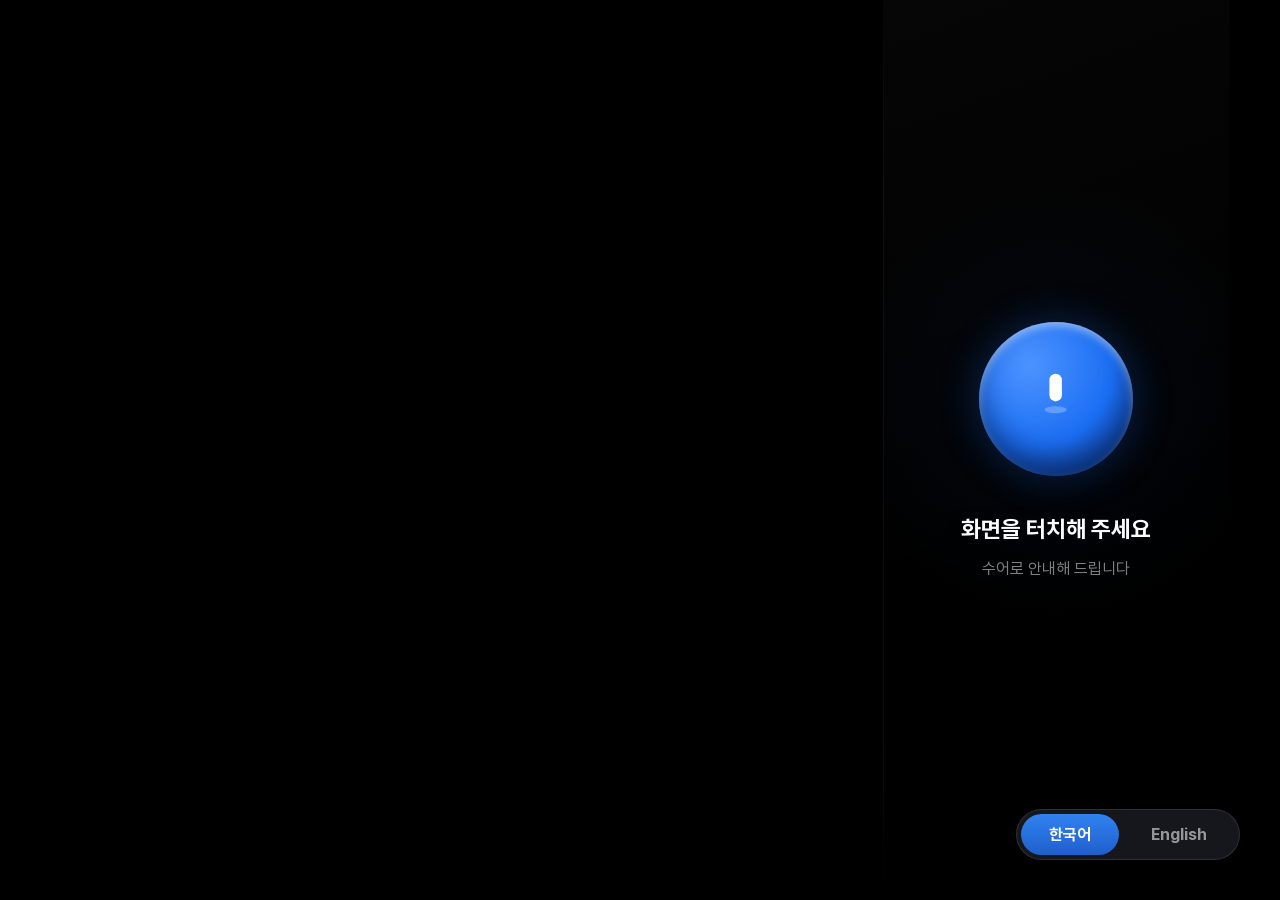
==== commit c6b93fd9: "영어자막" ====
--- a/index.html
+++ b/index.html
@@ -18,11 +18,13 @@
      페이지 이동은 여전히 없다 — 화면 전환은 .screen.is-active 토글로만 이뤄진다 -->
 <div id="app"></div>
 
-<!-- 화면 전체 터치 감지 레이어. 네 화면이 공유하며, 대기 화면일 때만
-     터치=메뉴 이동으로 동작(js에서 tap-layer--passive 토글) -->
+<!-- 화면 전체 터치 감지 레이어. 네 화면이 공유하며, 클릭은 항상 아래로 그대로
+     전달된다(pointer-events:none). 대기 화면에서 "아무 데나 터치 = 메뉴로
+     이동"은 common.js의 document 레벨 pointerdown 리스너가 처리한다 -->
 <div id="tapLayer" class="tap-layer"></div>
 
 <script src="assets/js/data.js"></script>
+<script src="assets/js/text.js"></script>
 <script src="assets/lib/qrcode.min.js"></script>
 <script src="assets/lib/supabase.js"></script>
 <script src="assets/js/common.js"></script>
--- a/assets/css/style.css
+++ b/assets/css/style.css
@@ -133,11 +133,15 @@
   inset: 0;
   width: 100%;
   height: 100%;
-  /* cover + object-position으로 왼쪽을 강조하면 자막(영상에 포함)이 잘리는
-     클립이 있어(아래 참고) contain을 유지한다. 대신 영역 폭이 58%→64%로
-     넓어진 만큼 자연히 더 크게 보인다 */
+  /* 영상(1920x1080, 16:9)이 세로로 좁고 긴 이 영역(약 1.16:1)보다 훨씬
+     넓어서, cover로 꽉 채우면 좌우가 35% 가까이 잘려 지나치게 확대돼
+     답답해 보인다. 그래서 contain으로 전체 프레임을 다 보여주되,
+     transform으로 살짝만 확대해(카드 밖으로 넘치는 부분은 overflow:hidden으로
+     잘림) 자막이 있던 예전보다는 크면서도 과하게 꽉 차 보이지 않게 한다 */
   object-fit: contain;
   object-position: center center;
+  transform: scale(1.25);
+  transform-origin: center center;
   background: var(--color-bg);
   pointer-events: none;
   /* welcome → intro → touch 전환 시 두 영상이 겹쳐 있다가 자리를 바꾸며 크로스페이드됨 */
@@ -168,6 +172,41 @@
 
 .video-fallback[hidden] {
   display: none;
+}
+
+/* 영상 아래쪽 가장자리를 검정 배경과 자연스럽게 잇는 비네트 (자막 배경용) */
+.intro-video-vignette {
+  position: absolute;
+  inset: 0;
+  z-index: 2;
+  pointer-events: none;
+  background: linear-gradient(
+    to bottom,
+    rgba(0, 0, 0, 0) 70%,
+    rgba(0, 0, 0, 0.6) 100%
+  );
+}
+
+/* 자막이 더 이상 영상에 찍혀 있지 않아, 웹앱에서 직접 자막을 띄운다 */
+.intro-caption-bar {
+  position: absolute;
+  left: 0;
+  right: 0;
+  bottom: 0;
+  z-index: 3;
+  padding: clamp(20px, 5vh, 40px) var(--space-lg) var(--space-lg);
+  display: flex;
+  justify-content: center;
+  pointer-events: none;
+}
+
+.intro-caption {
+  margin: 0;
+  font-size: clamp(18px, 3.1vh, 40px);
+  font-weight: 600;
+  color: var(--color-fg);
+  text-align: center;
+  text-shadow: 0 2px 14px rgba(0, 0, 0, 0.85);
 }
 
 .fallback-logo {
@@ -350,6 +389,73 @@
   text-align: center;
 }
 
+/* ---------- 뒤로가기 버튼 — 콘텐츠 재생 화면·메뉴 화면에서 공용으로 쓴다 ---------- */
+
+.back-button {
+  flex: none;
+  display: flex;
+  align-items: center;
+  gap: 8px;
+  border: 1px solid rgba(255, 255, 255, 0.14);
+  background: rgba(255, 255, 255, 0.06);
+  border-radius: 100px;
+  padding: clamp(8px, 1.5vh, 12px) clamp(14px, 2vw, 20px) clamp(8px, 1.5vh, 12px) clamp(10px, 1.5vw, 14px);
+  font-family: inherit;
+  font-size: clamp(13px, 1.8vh, 16px);
+  font-weight: 600;
+  color: var(--color-fg);
+  cursor: pointer;
+  transition: transform 0.15s ease, background-color 0.15s ease;
+}
+
+.back-button:active {
+  transform: scale(0.96);
+  background: rgba(255, 255, 255, 0.11);
+}
+
+.back-icon {
+  width: clamp(16px, 2.2vh, 20px);
+  height: clamp(16px, 2.2vh, 20px);
+  flex: none;
+}
+
+/* ---------- 언어 토글 (한국어/English) — 대기 화면 우측 하단, 콘텐츠
+   재생 화면 하단 버튼 영역에서 공용으로 쓰는 세그먼트 버튼 스타일 ---------- */
+
+.lang-toggle {
+  display: flex;
+  gap: 4px;
+  padding: 4px;
+  border-radius: 100px;
+  background: #15171c;
+  border: 1px solid rgba(255, 255, 255, 0.11);
+}
+
+.lang-toggle-button {
+  border: none;
+  border-radius: 100px;
+  padding: clamp(8px, 1.4vh, 11px) clamp(18px, 2.8vw, 28px);
+  font-family: inherit;
+  font-size: clamp(13px, 1.8vh, 16px);
+  font-weight: 600;
+  color: rgba(255, 255, 255, 0.55);
+  background: transparent;
+  cursor: pointer;
+  transition: background-color 0.15s ease, color 0.15s ease;
+}
+
+.lang-toggle-button.is-active {
+  background: linear-gradient(180deg, #3182f0, #1f5fcc);
+  color: var(--color-fg);
+}
+
+.standby-lang-toggle {
+  position: absolute;
+  right: var(--space-lg);
+  bottom: var(--space-lg);
+  z-index: 6;
+}
+
 /* ---------- 텍스트 공통 그림자 (네온/글로우 금지, 은은한 그림자만) ---------- */
 
 .cta-text,
@@ -367,11 +473,10 @@
   inset: 0;
   z-index: 50;
   touch-action: none;
-}
-
-/* 버튼이 있는 화면(menu.html, content.html)에서는 터치 파장만 보여주고
-   클릭은 그대로 아래 버튼으로 전달되게 한다 */
-.tap-layer--passive {
+  /* 항상 클릭을 가로채지 않고 그대로 아래(버튼 등)로 전달한다. 대기 화면의
+     "아무 데나 터치 = 메뉴로 이동"은 common.js의 document 레벨 pointerdown
+     리스너가 처리하므로, 레이어 자체가 클릭을 가로챌 필요가 없다 — 가로채면
+     대기 화면 위에 놓인 실제 버튼(언어 토글 등)이 눌리지 않는다 */
   pointer-events: none;
 }
 
--- a/assets/css/menu.css
+++ b/assets/css/menu.css
@@ -19,7 +19,7 @@
   inset: 0;
   width: 100%;
   height: 100%;
-  /* button_select2.mp4는 1920x1080 가로 영상이라, 세로로 좁고 긴 이 영역에
+  /* button_select_3.mp4는 1920x1080 가로 영상이라, 세로로 좁고 긴 이 영역에
      contain을 쓰면 인물이 작게 보인다. cover로 세로를 꽉 채우고 좌우를 크롭해
      인물이 크게 보이게 한다 */
   object-fit: cover;
@@ -50,7 +50,7 @@
   font-size: 14px;
 }
 
-/* button_select2.mp4에는 자막이 없어서 여기만 웹앱에서 직접 자막을 띄운다 */
+/* button_select_3.mp4에는 자막이 없어서 웹앱에서 직접 자막을 띄운다 */
 .menu-prompt-bar {
   position: absolute;
   left: 0;
@@ -107,9 +107,15 @@
 .place-header {
   flex: none;
   display: flex;
+  align-items: center;
+  gap: clamp(10px, 2vw, 16px);
+  margin-bottom: clamp(10px, 2.25vh, 18px);
+}
+
+.place-title-group {
+  display: flex;
   align-items: baseline;
   gap: 10px;
-  margin-bottom: clamp(10px, 2.25vh, 18px);
 }
 
 .place-name {
@@ -271,8 +277,6 @@
   color: var(--color-fg);
 }
 
-/* .tap-layer--passive 는 모든 화면에서 공유하므로 style.css로 옮김 */
-
 /* ---------- 우측 상단: 관리자 화면 진입용 숨김 탭 영역 (5회 연속 탭) ---------- */
 
 .admin-tap-zone {
--- a/assets/css/content.css
+++ b/assets/css/content.css
@@ -23,33 +23,10 @@
   gap: clamp(10px, 2vw, 20px);
 }
 
-.back-button {
+/* .back-button / .back-icon 자체는 menu.html에서도 함께 쓰므로 style.css로 옮김.
+   grid 안에서의 위치(좌측 정렬)만 여기서 잡는다 */
+.player-topbar .back-button {
   justify-self: start;
-  flex: none;
-  display: flex;
-  align-items: center;
-  gap: 8px;
-  border: 1px solid rgba(255, 255, 255, 0.14);
-  background: rgba(255, 255, 255, 0.06);
-  border-radius: 100px;
-  padding: clamp(8px, 1.5vh, 12px) clamp(14px, 2vw, 20px) clamp(8px, 1.5vh, 12px) clamp(10px, 1.5vw, 14px);
-  font-family: inherit;
-  font-size: clamp(13px, 1.8vh, 16px);
-  font-weight: 600;
-  color: var(--color-fg);
-  cursor: pointer;
-  transition: transform 0.15s ease, background-color 0.15s ease;
-}
-
-.back-button:active {
-  transform: scale(0.96);
-  background: rgba(255, 255, 255, 0.11);
-}
-
-.back-icon {
-  width: clamp(16px, 2.2vh, 20px);
-  height: clamp(16px, 2.2vh, 20px);
-  flex: none;
 }
 
 .player-title {
@@ -143,6 +120,64 @@
   left: 20px;
 }
 
+/* 영상 아래쪽 가장자리를 검정 배경과 자연스럽게 잇는 비네트 (자막 배경용) */
+.player-video-vignette {
+  position: absolute;
+  inset: 0;
+  z-index: 2;
+  pointer-events: none;
+  background: linear-gradient(
+    to bottom,
+    rgba(0, 0, 0, 0) 70%,
+    rgba(0, 0, 0, 0.6) 100%
+  );
+}
+
+/* 카테고리 클립도 자막이 영상에 찍혀 있지 않아, 웹앱에서 직접 자막을 띄운다.
+   한국어/English가 정확히 같은 박스(위치·패딩·배경)를 공유해서, 언어를
+   바꿔도 영상 크기·아바타 위치·자막 스타일이 절대 달라지지 않는다 */
+.player-caption-bar {
+  position: absolute;
+  left: 0;
+  right: 0;
+  bottom: 0;
+  z-index: 4;
+  padding: clamp(16px, 4vh, 32px) var(--space-lg) var(--space-md);
+  display: flex;
+  justify-content: center;
+  overflow: hidden;
+  pointer-events: none;
+}
+
+.player-caption {
+  margin: 0;
+  /* flex item은 기본 min-width:auto라 white-space:nowrap으로 재는 동안
+     내용 너비가 max-width를 무시하고 밀고 나갈 수 있다 — min-width:0으로
+     막아야 content.js의 한 줄 맞추기 로직이 실제 가용 폭을 정확히 잰다 */
+  min-width: 0;
+  max-width: 100%;
+  font-size: clamp(16px, 2.8vh, 34px);
+  font-weight: 700;
+  line-height: 1.35;
+  color: var(--color-fg);
+  text-align: center;
+  text-shadow: 0 2px 8px rgba(0, 0, 0, 0.9);
+  /* content.js가 한 줄에 맞도록 글자 크기를 먼저 줄여보고, 그래도 안
+     맞으면 여기서 자연스럽게 줄바꿈한다. text-wrap:balance는 그 경우
+     줄 길이가 한쪽으로 쏠리지 않고 고르게 나뉘도록 도와준다
+     (미지원 브라우저에서는 조용히 무시되고 기본 줄바꿈으로 동작) */
+  white-space: normal;
+  text-wrap: balance;
+}
+
+/* ---------- 자막 언어 토글: content.html에서는 하단 버튼 영역 중앙에 놓는다
+   (세그먼트 버튼 자체 스타일은 style.css의 .lang-toggle 공용 규칙) ---------- */
+
+.player-lang-toggle {
+  flex: none;
+  align-self: center;
+}
+
 /* ---------- 로딩 표시: 0.3초 넘게 걸릴 때만 부드럽게 나타남 (깜빡임 없음) ---------- */
 
 .player-loading {
